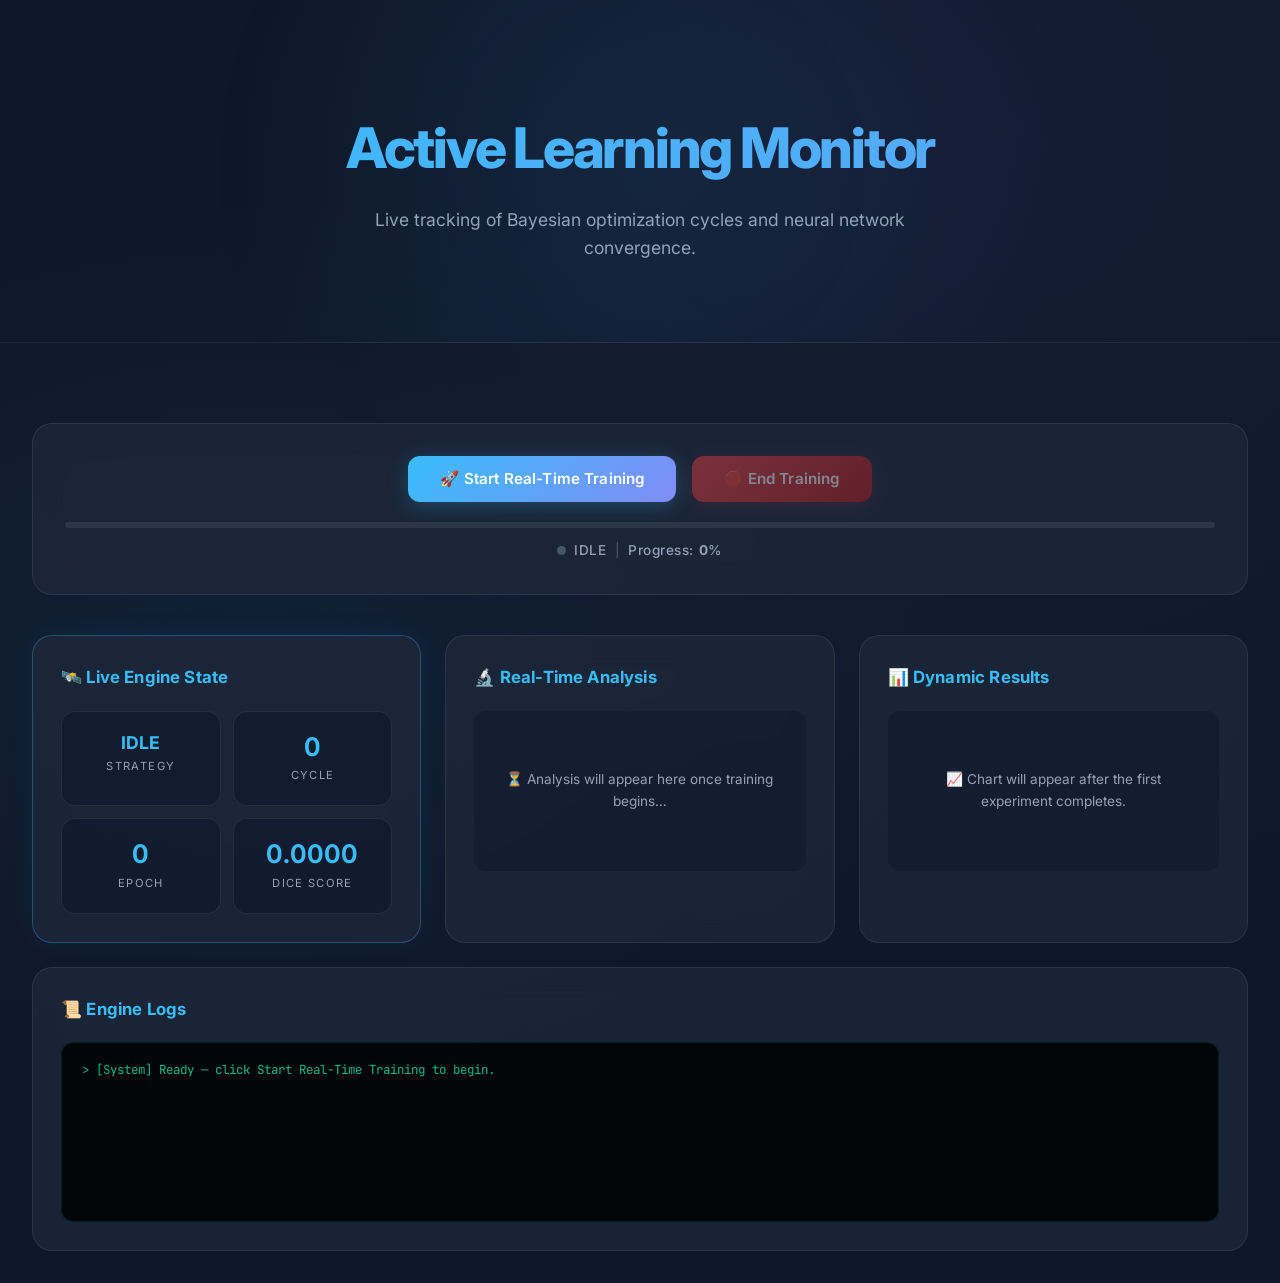
==== active_learning_project/dashboard/index.html @ d2edd0b9 "feat: complete active learning framework with real-time dashboard" ====
<!DOCTYPE html>
<html lang="en">
<head>
    <meta charset="UTF-8">
    <meta name="viewport" content="width=device-width, initial-scale=1.0">
    <meta name="description" content="Real-time dashboard for monitoring Active Learning medical image segmentation experiments. Track Dice scores, training cycles, and uncertainty strategies live.">
    <meta name="theme-color" content="#0f172a">
    <title>Active Learning | Real-Time Monitor</title>
    <link rel="icon" href="data:image/svg+xml,<svg xmlns='http://www.w3.org/2000/svg' viewBox='0 0 100 100'><text y='.9em' font-size='90'>🧠</text></svg>">
    <link rel="stylesheet" href="style.css">
</head>
<body>

    <header class="animate">
        <div class="container">
            <h1>Active Learning Monitor</h1>
            <p class="subtitle">Live tracking of Bayesian optimization cycles and neural network convergence.</p>
        </div>
    </header>

    <main class="container">

        <!-- Control Panel -->
        <div class="control-panel animate">
            <div class="btn-row">
                <button id="run-button" class="run-btn" onclick="startExperiment()" aria-label="Start real-time training experiment">
                    🚀 Start Real-Time Training
                </button>
                <button id="stop-button" class="run-btn" style="background: linear-gradient(135deg, #ef4444 0%, #b91c1c 100%); box-shadow: 0 4px 20px rgba(239,68,68,0.25);"
                        onclick="stopExperiment()" disabled aria-label="End current training experiment">
                    🛑 End Training
                </button>
            </div>
            <div class="progress-bar-container" role="progressbar" aria-valuenow="0" aria-valuemin="0" aria-valuemax="100" id="progress-bar">
                <div id="progress-fill"></div>
            </div>
            <div class="status-row">
                <span id="status-indicator" class="status-idle" aria-hidden="true"></span>
                <span id="status-text">IDLE</span>
                <span style="color: rgba(255,255,255,0.2)">|</span>
                <span>Progress: <strong id="progress-text">0</strong>%</span>
            </div>
        </div>

        <!-- Card Grid -->
        <div class="grid">

            <!-- Live Engine State -->
            <section class="card animate stat-card-highlight" aria-label="Live engine state">
                <h2>🛰️ Live Engine State</h2>
                <div class="stats-grid">
                    <div class="stat-item">
                        <div id="live-strategy" class="stat-value" style="font-size: 1.1rem;">IDLE</div>
                        <div class="stat-label">Strategy</div>
                    </div>
                    <div class="stat-item">
                        <div id="live-cycle" class="stat-value">0</div>
                        <div class="stat-label">Cycle</div>
                    </div>
                    <div class="stat-item">
                        <div id="live-epoch" class="stat-value">0</div>
                        <div class="stat-label">Epoch</div>
                    </div>
                    <div class="stat-item">
                        <div id="live-dice" class="stat-value">0.0000</div>
                        <div class="stat-label">Dice Score</div>
                    </div>
                </div>
            </section>

            <!-- Real-Time Analysis -->
            <section class="card animate" aria-label="Real-time model analysis output">
                <h2>🔬 Real-Time Analysis</h2>
                <div class="img-wrapper">
                    <img id="analysis-image"
                         src=""
                         alt="Live segmentation prediction from the current model"
                         class="visual-content"
                         style="display: none;"
                         onerror="this.style.display='none'; document.getElementById('analysis-placeholder').style.display='flex';">
                    <p id="analysis-placeholder" class="img-placeholder" style="display: flex; align-items: center; gap: 0.5rem;">
                        ⏳ Analysis will appear here once training begins…
                    </p>
                </div>
            </section>

            <!-- Dynamic Results Chart -->
            <section class="card animate" aria-label="Performance comparison chart">
                <h2>📊 Dynamic Results</h2>
                <div class="img-wrapper">
                    <img id="main-plot"
                         src="results/al_comparison_standard.png"
                         alt="Active learning strategy performance comparison"
                         class="visual-content"
                         onerror="this.style.display='none'; this.nextElementSibling.style.display='flex';">
                    <p class="img-placeholder" style="display: none; align-items: center; gap: 0.5rem;">
                        📈 Chart will appear after the first experiment completes.
                    </p>
                </div>
            </section>

            <!-- Engine Logs -->
            <section class="card animate span-3" aria-label="Engine log output">
                <h2>📜 Engine Logs</h2>
                <div id="live-log-container" class="live-log" aria-live="polite" aria-atomic="false">
                    <div>> [System] Ready — click Start Real-Time Training to begin.</div>
                </div>
            </section>

        </div>
    </main>

    <script>
        let isRunning = false;
        let pollInterval = null;
        let graphRefreshCounter = 0;

        async function startExperiment() {
            if (isRunning) return;
            document.getElementById('run-button').disabled = true;
            document.getElementById('stop-button').disabled = false;
            try {
                await fetch('/run', { method: 'POST' });
            } catch(e) {
                console.error('Failed to start:', e);
                document.getElementById('run-button').disabled = false;
                document.getElementById('stop-button').disabled = true;
                return;
            }
            isRunning = true;
            startPolling();
        }

        async function stopExperiment() {
            document.getElementById('stop-button').disabled = true;
            try {
                await fetch('/stop', { method: 'POST' });
            } catch(e) {
                console.error('Failed to send stop:', e);
            }
        }

        function startPolling() {
            if (pollInterval) clearInterval(pollInterval);
            graphRefreshCounter = 0;
            pollInterval = setInterval(async () => {
                try {
                    const response = await fetch('/status');
                    const data = await response.json();

                    // Status text + indicator
                    const statusText = data.status.toUpperCase();
                    document.getElementById('status-text').innerText = statusText;
                    const isActive = data.status === 'running' || data.status === 'stopping';
                    document.getElementById('status-indicator').className =
                        'status-' + (isActive ? 'running' : 'completed');

                    // Progress bar
                    const pct = data.progress_percent;
                    document.getElementById('progress-fill').style.width = pct + '%';
                    document.getElementById('progress-text').innerText = pct;
                    document.getElementById('progress-bar').setAttribute('aria-valuenow', pct);

                    // Live stats
                    document.getElementById('live-strategy').innerText = data.current_strategy;
                    document.getElementById('live-cycle').innerText  = data.current_cycle;
                    document.getElementById('live-epoch').innerText   = data.current_epoch;
                    document.getElementById('live-dice').innerText    = Number(data.latest_dice).toFixed(4);

                    // Analysis image
                    if (data.analysis_image_path) {
                        const img = document.getElementById('analysis-image');
                        img.src = data.analysis_image_path;
                        img.style.display = 'block';
                        document.getElementById('analysis-placeholder').style.display = 'none';
                    }

                    // Logs (XSS-safe via textContent)
                    const logContainer = document.getElementById('live-log-container');
                    const atBottom = logContainer.scrollHeight - logContainer.scrollTop
                                     <= logContainer.clientHeight + 12;
                    logContainer.innerHTML = '';
                    data.logs.forEach(l => {
                        const div = document.createElement('div');
                        div.textContent = '> ' + l;
                        logContainer.appendChild(div);
                    });
                    if (atBottom) logContainer.scrollTop = logContainer.scrollHeight;

                    // Graph refresh every ~5 s while active
                    if (isActive) {
                        graphRefreshCounter++;
                        if (graphRefreshCounter >= 5) {
                            graphRefreshCounter = 0;
                            refreshImages();
                        }
                    }

                    // Terminal states
                    if (data.status === 'completed' || data.status === 'stopped' || data.status === 'error') {
                        clearInterval(pollInterval);
                        pollInterval = null;
                        document.getElementById('run-button').disabled = false;
                        document.getElementById('stop-button').disabled = true;
                        isRunning = false;
                        refreshImages();
                    }
                } catch(e) {
                    console.warn('Poll error (server may be restarting):', e.message);
                }
            }, 1000);
        }

        function refreshImages() {
            const t = Date.now();
            const plot = document.getElementById('main-plot');
            plot.style.display = 'block'; // show if previously hidden by onerror
            plot.src = 'results/al_comparison_standard.png?t=' + t;
        }

        // On page load: auto-resume if an experiment is already running
        (async function init() {
            try {
                const res  = await fetch('/status');
                const data = await res.json();
                if (data.status === 'running' || data.status === 'stopping') {
                    isRunning = true;
                    document.getElementById('run-button').disabled = true;
                    document.getElementById('stop-button').disabled = false;
                    startPolling();
                }
            } catch(e) {
                console.warn('Initial status check failed:', e.message);
            }
        })();
    </script>

</body>
</html>
---- active_learning_project/dashboard/style.css ----
/* ─── Google Fonts ─────────────────────────────────────────── */
@import url('https://fonts.googleapis.com/css2?family=Inter:wght@400;500;600;700;800&family=JetBrains+Mono:wght@400;500&display=swap');

/* ─── Design Tokens ────────────────────────────────────────── */
:root {
    --bg-color:          #0f172a;
    --bg-secondary:      #0a0f1e;
    --card-bg:           rgba(30, 41, 59, 0.75);
    --text-primary:      #f8fafc;
    --text-secondary:    #94a3b8;
    --accent-color:      #38bdf8;
    --accent-gradient:   linear-gradient(135deg, #38bdf8 0%, #818cf8 100%);
    --glass-border:      rgba(255, 255, 255, 0.08);
    --error-color:       #ef4444;
    --success-color:     #10b981;
    --warning-color:     #f59e0b;
    --card-radius:       20px;
    --transition:        0.3s cubic-bezier(0.4, 0, 0.2, 1);
}

/* ─── Reset ────────────────────────────────────────────────── */
*, *::before, *::after {
    margin: 0;
    padding: 0;
    box-sizing: border-box;
}

/* ─── Base ─────────────────────────────────────────────────── */
html {
    scroll-behavior: smooth;
}

body {
    background-color: var(--bg-color);
    background-image:
        radial-gradient(ellipse at 20% 50%, rgba(56,189,248,0.05) 0%, transparent 50%),
        radial-gradient(ellipse at 80% 10%, rgba(129,140,248,0.05) 0%, transparent 50%);
    color: var(--text-primary);
    font-family: 'Inter', system-ui, -apple-system, sans-serif;
    line-height: 1.6;
    overflow-x: hidden;
    min-height: 100vh;
}

/* ─── Layout ───────────────────────────────────────────────── */
.container {
    max-width: 1280px;
    margin: 0 auto;
    padding: 2rem;
}

/* ─── Header ───────────────────────────────────────────────── */
header {
    text-align: center;
    padding: 4.5rem 0 3rem;
    background: radial-gradient(circle at center, rgba(56,189,248,0.08) 0%, transparent 65%);
    border-bottom: 1px solid var(--glass-border);
    margin-bottom: 3rem;
}

h1 {
    font-size: clamp(2rem, 5vw, 3.5rem);
    font-weight: 800;
    background: var(--accent-gradient);
    background-size: 200% auto;
    -webkit-background-clip: text;
    background-clip: text;
    -webkit-text-fill-color: transparent;
    margin-bottom: 0.75rem;
    letter-spacing: -0.04em;
    animation: shimmer 6s linear infinite;
}

@keyframes shimmer {
    to { background-position: 200% center; }
}

.subtitle {
    color: var(--text-secondary);
    font-size: 1.1rem;
    max-width: 580px;
    margin: 0 auto;
    font-weight: 400;
}

/* ─── Control Panel ────────────────────────────────────────── */
.control-panel {
    background: var(--card-bg);
    backdrop-filter: blur(16px);
    border: 1px solid var(--glass-border);
    border-radius: var(--card-radius);
    padding: 2rem;
    text-align: center;
    margin-bottom: 2.5rem;
}

.btn-row {
    display: flex;
    justify-content: center;
    gap: 1rem;
    flex-wrap: wrap;
    margin-bottom: 1.25rem;
}

/* ─── Buttons ──────────────────────────────────────────────── */
.run-btn {
    display: inline-flex;
    align-items: center;
    gap: 0.5rem;
    background: var(--accent-gradient);
    color: white;
    border: none;
    padding: 0.85rem 2rem;
    border-radius: 12px;
    font-size: 0.95rem;
    font-weight: 600;
    font-family: inherit;
    cursor: pointer;
    transition: all var(--transition);
    box-shadow: 0 4px 20px rgba(56, 189, 248, 0.25);
    letter-spacing: 0.01em;
}

.run-btn:hover:not(:disabled) {
    transform: translateY(-2px) scale(1.03);
    box-shadow: 0 8px 28px rgba(56, 189, 248, 0.4);
}

.run-btn:active:not(:disabled) {
    transform: translateY(0) scale(0.99);
}

.run-btn:disabled {
    opacity: 0.45;
    cursor: not-allowed;
    background: #334155;
    box-shadow: none;
    transform: none;
}

/* ─── Progress ─────────────────────────────────────────────── */
.progress-bar-container {
    width: 100%;
    height: 6px;
    background: rgba(255,255,255,0.08);
    border-radius: 99px;
    margin: 1rem 0 0.75rem;
    overflow: hidden;
}

#progress-fill {
    width: 0%;
    height: 100%;
    background: var(--accent-gradient);
    border-radius: 99px;
    transition: width 0.6s ease;
}

.status-row {
    display: flex;
    align-items: center;
    justify-content: center;
    gap: 0.5rem;
    font-size: 0.85rem;
    color: var(--text-secondary);
    font-weight: 500;
    letter-spacing: 0.04em;
}

/* ─── Status Dot ───────────────────────────────────────────── */
#status-indicator {
    display: inline-block;
    width: 9px;
    height: 9px;
    border-radius: 50%;
    flex-shrink: 0;
}

.status-idle      { background-color: #475569; }
.status-running   {
    background-color: var(--success-color);
    box-shadow: 0 0 8px var(--success-color);
    animation: pulse-dot 1.2s ease-in-out infinite;
}
.status-completed { background-color: var(--accent-color); }

@keyframes pulse-dot {
    0%, 100% { opacity: 1; transform: scale(1); }
    50%       { opacity: 0.5; transform: scale(0.7); }
}

/* ─── Card Grid ────────────────────────────────────────────── */
.grid {
    display: grid;
    grid-template-columns: repeat(3, 1fr);
    gap: 1.5rem;
}

/* ─── Cards ────────────────────────────────────────────────── */
.card {
    background: var(--card-bg);
    backdrop-filter: blur(16px);
    border: 1px solid var(--glass-border);
    border-radius: var(--card-radius);
    padding: 1.75rem;
    transition: transform var(--transition), border-color var(--transition), box-shadow var(--transition);
    min-height: 200px;
}

.card:hover {
    transform: translateY(-4px);
    border-color: rgba(56, 189, 248, 0.3);
    box-shadow: 0 12px 40px rgba(0,0,0,0.3);
}

.card h2 {
    font-size: 1.05rem;
    font-weight: 700;
    margin-bottom: 1.25rem;
    color: var(--accent-color);
    display: flex;
    align-items: center;
    gap: 0.6rem;
    letter-spacing: 0.01em;
}

/* Staggered fade-in */
.card.animate:nth-child(1) { animation-delay: 0.05s; }
.card.animate:nth-child(2) { animation-delay: 0.12s; }
.card.animate:nth-child(3) { animation-delay: 0.19s; }
.card.animate:nth-child(4) { animation-delay: 0.26s; }

.stat-card-highlight {
    border-color: rgba(56,189,248,0.3);
    box-shadow: 0 0 30px rgba(56,189,248,0.06);
}

/* Span helpers */
.span-2 { grid-column: span 2; }
.span-3 { grid-column: span 3; }

/* ─── Stats Grid ───────────────────────────────────────────── */
.stats-grid {
    display: grid;
    grid-template-columns: 1fr 1fr;
    gap: 0.75rem;
}

.stat-item {
    background: rgba(15, 23, 42, 0.6);
    padding: 1.25rem 1rem;
    border-radius: 14px;
    text-align: center;
    border: 1px solid var(--glass-border);
    transition: background var(--transition);
}

.stat-item:hover {
    background: rgba(56,189,248,0.05);
}

.stat-value {
    font-size: 1.6rem;
    font-weight: 700;
    color: var(--accent-color);
    font-variant-numeric: tabular-nums;
    line-height: 1.2;
}

.stat-label {
    font-size: 0.7rem;
    color: var(--text-secondary);
    text-transform: uppercase;
    letter-spacing: 0.12em;
    margin-top: 0.3rem;
}

/* ─── Images / Plot ────────────────────────────────────────── */
.visual-content {
    width: 100%;
    border-radius: 12px;
    background: #050a14;
    display: block;
    box-shadow: 0 8px 32px rgba(0,0,0,0.5);
}

.img-wrapper {
    position: relative;
    background: rgba(15,23,42,0.5);
    border-radius: 12px;
    overflow: hidden;
    min-height: 160px;
    display: flex;
    align-items: center;
    justify-content: center;
}

.img-placeholder {
    color: var(--text-secondary);
    font-size: 0.85rem;
    padding: 2rem;
    text-align: center;
}

/* ─── Live Log ─────────────────────────────────────────────── */
.live-log {
    background: #020609;
    color: #10b981;
    font-family: 'JetBrains Mono', 'Courier New', monospace;
    padding: 1rem 1.25rem;
    border-radius: 12px;
    height: 180px;
    overflow-y: auto;
    font-size: 0.78rem;
    line-height: 1.7;
    border: 1px solid rgba(16,185,129,0.15);
}

.live-log::-webkit-scrollbar          { width: 5px; }
.live-log::-webkit-scrollbar-track    { background: transparent; }
.live-log::-webkit-scrollbar-thumb    { background: #1e3a2f; border-radius: 99px; }
.live-log::-webkit-scrollbar-thumb:hover { background: #10b981; }

/* ─── Animations ───────────────────────────────────────────── */
@keyframes fadeIn {
    from { opacity: 0; transform: translateY(18px); }
    to   { opacity: 1; transform: translateY(0); }
}

.animate {
    opacity: 0;
    animation: fadeIn 0.6s cubic-bezier(0.4, 0, 0.2, 1) forwards;
}

/* ─── Responsive ───────────────────────────────────────────── */
@media (max-width: 1024px) {
    .grid {
        grid-template-columns: repeat(2, 1fr);
    }
    .span-3 { grid-column: span 2; }
    .span-2 { grid-column: span 2; }
}

@media (max-width: 640px) {
    .container { padding: 1rem; }
    header     { padding: 3rem 0 2rem; }
    .grid {
        grid-template-columns: 1fr;
    }
    .span-3, .span-2 { grid-column: span 1; }
    .btn-row { flex-direction: column; align-items: center; }
    .run-btn { width: 100%; max-width: 320px; justify-content: center; }
    .stats-grid { grid-template-columns: 1fr 1fr; }
}
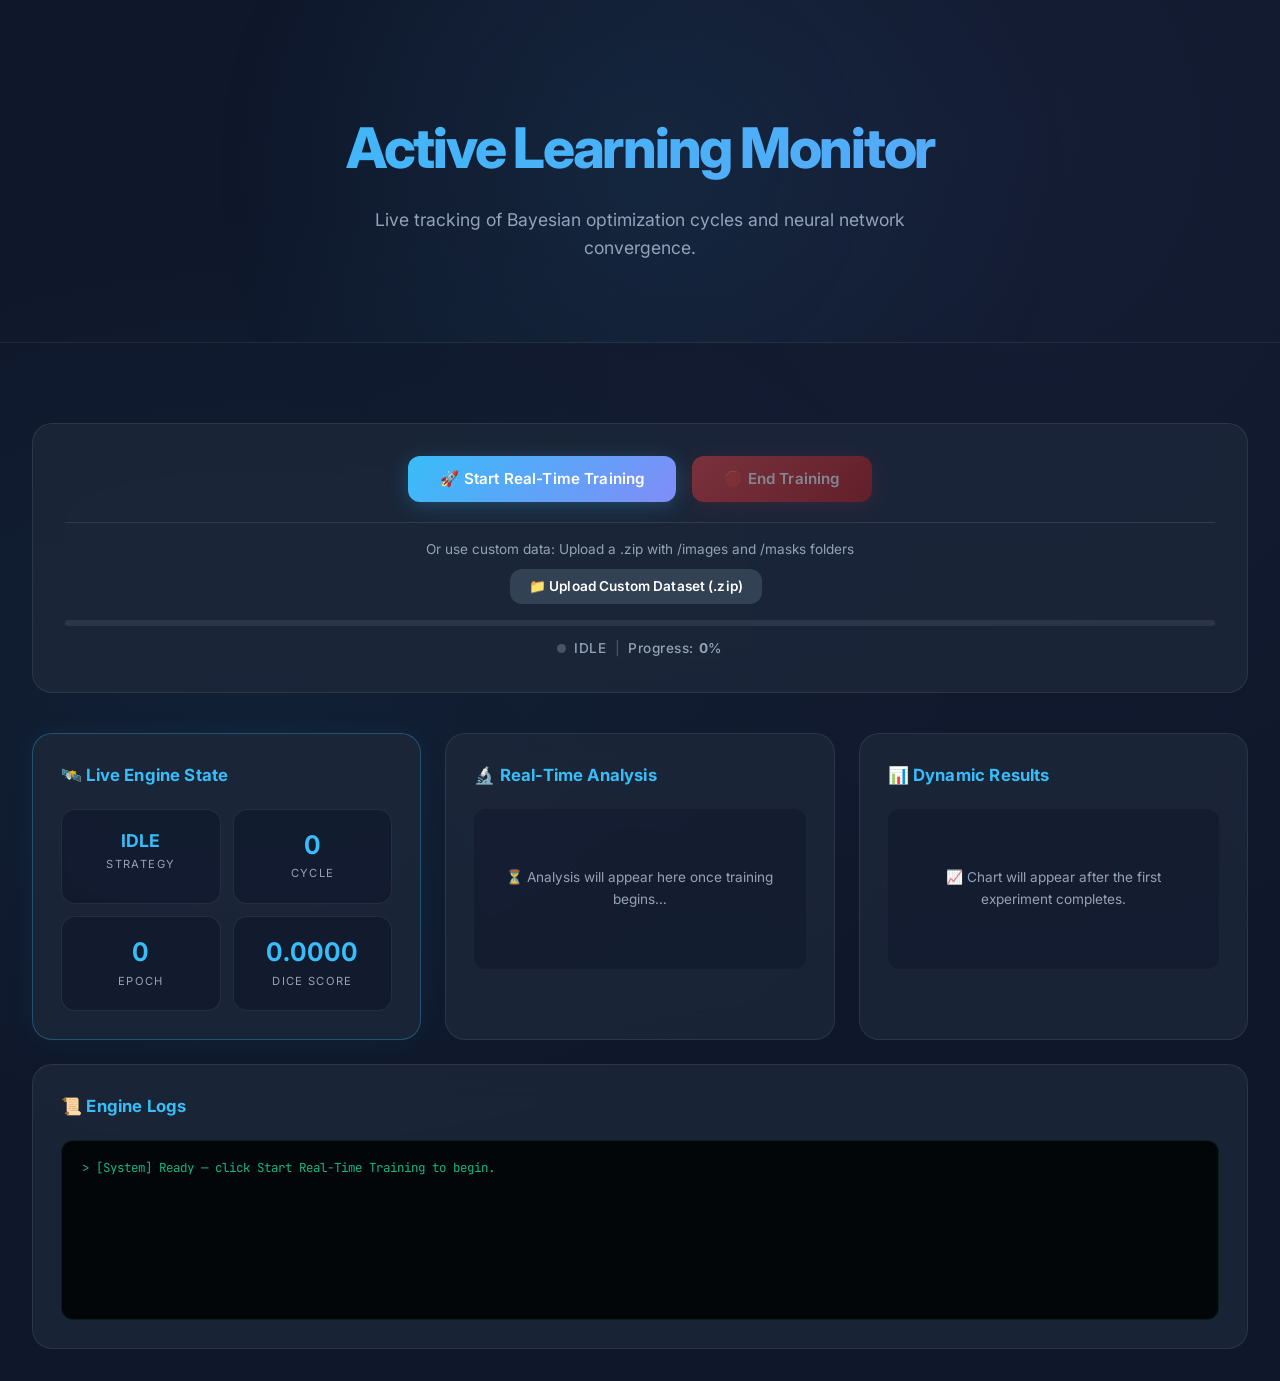
==== commit 099ad5a3: "feat: enterprise upgrades - custom dataset upload, DiceLoss, and data augmentation" ====
--- a/active_learning_project/dashboard/index.html
+++ b/active_learning_project/dashboard/index.html
@@ -31,6 +31,17 @@
                     🛑 End Training
                 </button>
             </div>
+            
+            <!-- Upload Custom Dataset -->
+            <div class="upload-row" style="margin-top: 1rem; padding-top: 1rem; border-top: 1px solid rgba(255,255,255,0.1);">
+                <p style="font-size: 0.85rem; color: var(--text-secondary); margin-bottom: 0.5rem;">Or use custom data: Upload a .zip with /images and /masks folders</p>
+                <input type="file" id="dataset-upload" accept=".zip" style="display: none;" onchange="uploadDataset()" />
+                <button class="run-btn" style="background: #334155; box-shadow: none; font-size: 0.85rem; padding: 0.6rem 1.2rem;" onclick="document.getElementById('dataset-upload').click()">
+                    📁 Upload Custom Dataset (.zip)
+                </button>
+                <span id="upload-status" style="font-size: 0.85rem; margin-left: 0.5rem; color: var(--success-color);"></span>
+            </div>
+            
             <div class="progress-bar-container" role="progressbar" aria-valuenow="0" aria-valuemin="0" aria-valuemax="100" id="progress-bar">
                 <div id="progress-fill"></div>
             </div>
@@ -139,6 +150,44 @@
                 console.error('Failed to send stop:', e);
             }
         }
+        
+        async function uploadDataset() {
+            const fileInput = document.getElementById('dataset-upload');
+            const statusSpan = document.getElementById('upload-status');
+            
+            if (!fileInput.files.length) return;
+            
+            const file = fileInput.files[0];
+            const formData = new FormData();
+            formData.append('file', file);
+            
+            statusSpan.style.color = 'var(--text-secondary)';
+            statusSpan.innerText = 'Uploading...';
+            
+            try {
+                const response = await fetch('/upload', {
+                    method: 'POST',
+                    body: formData
+                });
+                
+                const data = await response.json();
+                
+                if (response.ok) {
+                    statusSpan.style.color = 'var(--success-color)';
+                    statusSpan.innerText = '✅ ' + data.message;
+                } else {
+                    statusSpan.style.color = 'var(--error-color)';
+                    statusSpan.innerText = '❌ Error: ' + data.detail;
+                }
+            } catch (e) {
+                statusSpan.style.color = 'var(--error-color)';
+                statusSpan.innerText = '❌ Failed to upload';
+                console.error(e);
+            }
+            
+            // Reset input so the same file can be uploaded again if needed
+            fileInput.value = '';
+        }
 
         function startPolling() {
             if (pollInterval) clearInterval(pollInterval);
